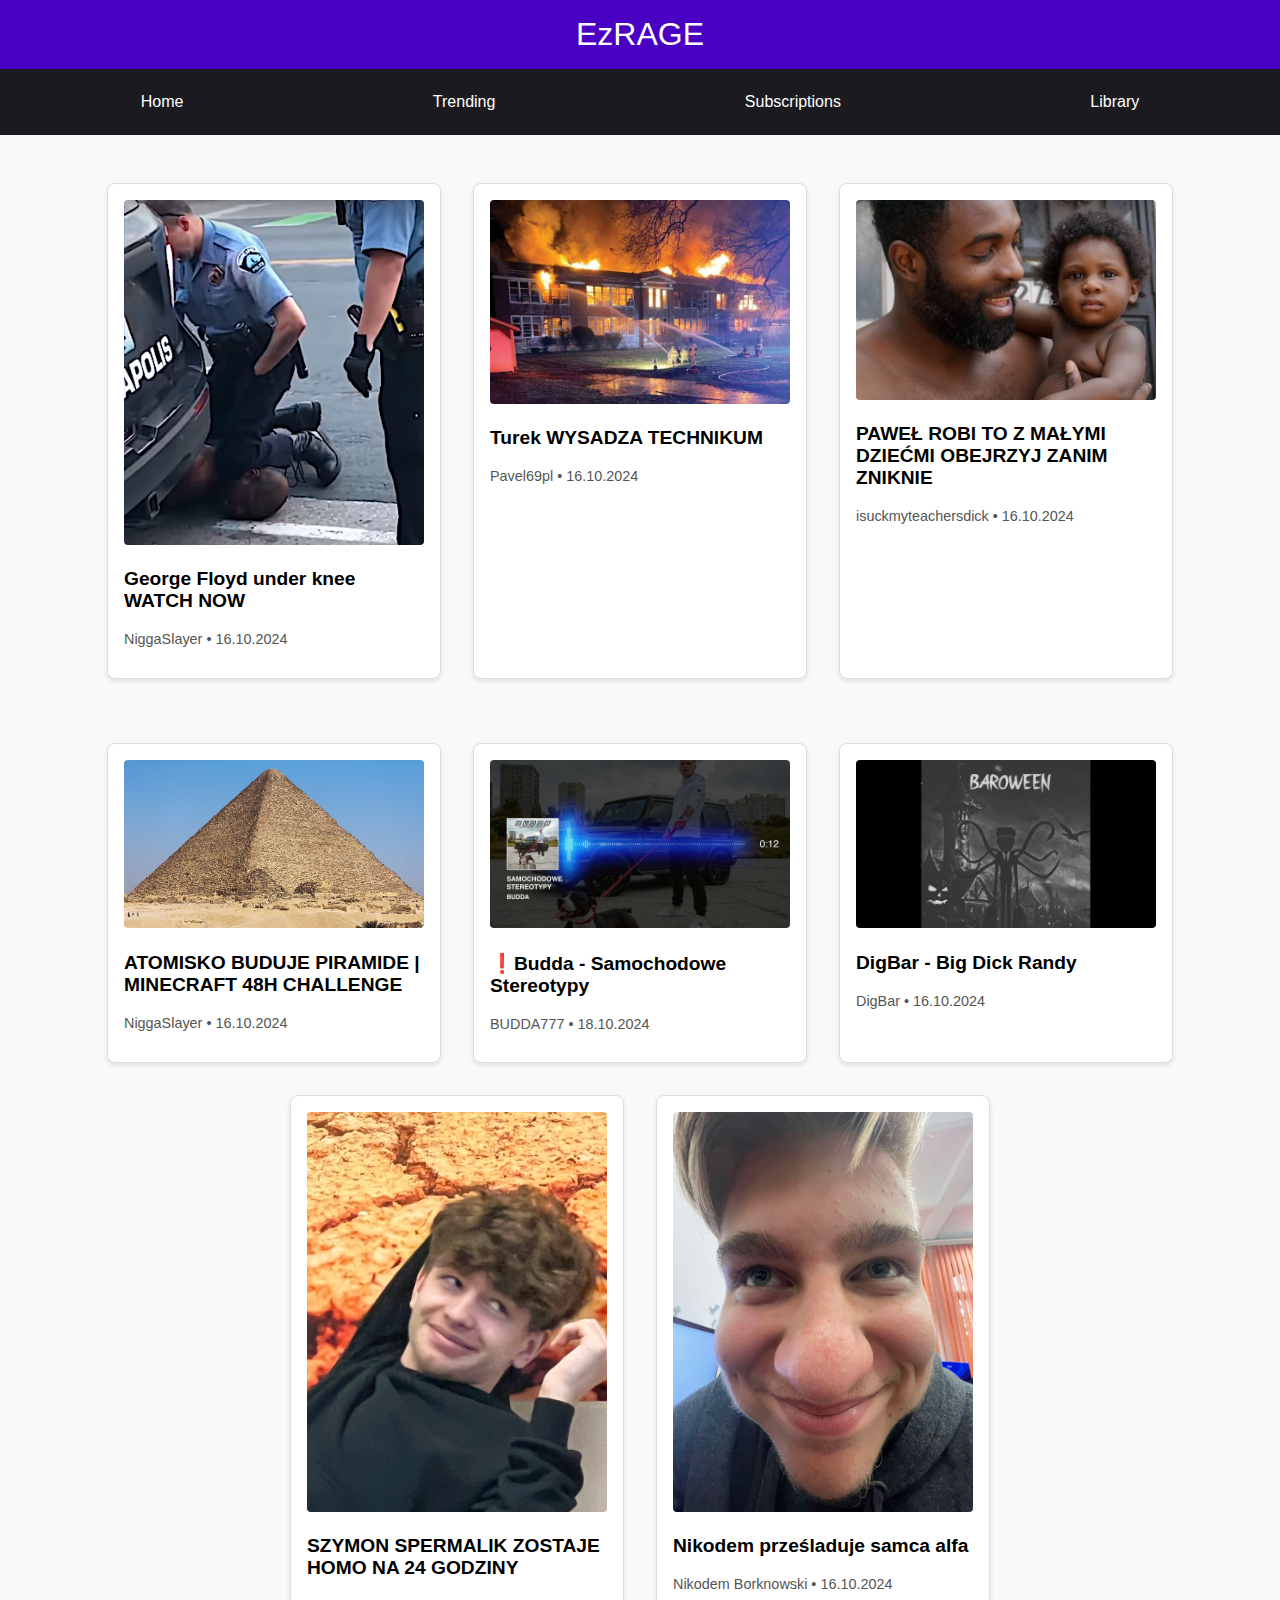
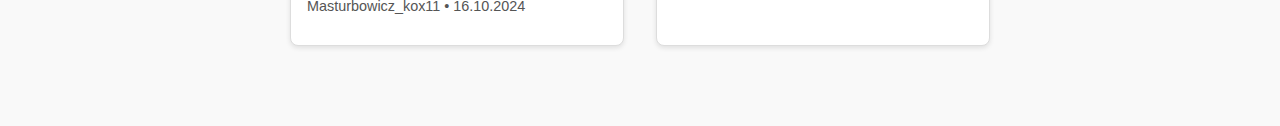
==== index.html @ ba02c0d5 "Add files via upload" ====
<!DOCTYPE html>
<html lang="pl">
<head>
    <meta charset="UTF-8">
    <meta name="viewport" content="width=device-width, initial-scale=1.0">
    <title>EzRAGE</title>
    <style>
        body {
            font-family: Arial, sans-serif;
            margin: 0;
            background-color: #f9f9f9;
        }
        header {
            background-color: #4a00c2;
            color: white;
            padding: 1rem;
            text-align: center;
            font-size: 2rem;
        }
        nav {
            background-color: #1b1b1f;
            color: white;
            padding: 1rem;
            display: flex;
            justify-content: space-around;
        }
        nav a {
            color: white;
            text-decoration: none;
            padding: 0.5rem 1rem;
        }
        nav a:hover {
            background-color: #575757;
            border-radius: 4px;
        }
        .container {
            padding: 2rem;
            display: flex;
            flex-wrap: wrap;
            justify-content: center;
        }
        .video-card {
            background: white;
            border: 1px solid #ddd;
            border-radius: 8px;
            box-shadow: 0 2px 5px rgba(0, 0, 0, 0.1);
            margin: 1rem;
            padding: 1rem;
            width: 300px;
        }
        .video-card img {
            max-width: 100%;
            border-radius: 4px;
        }
        .video-card h3 {
            font-size: 1.2rem;
        }
        .video-card p {
            font-size: 0.9rem;
            color: #555;
        }
    </style>
</head>
<body>
    <header>
        EzRAGE
    </header>
    <nav>
        <a href="https://gathabuer.github.io/ezrage/">Home</a>
        <a href="https://gathabuer.github.io/ezrage/">Trending</a>
        <a href="https://gathabuer.github.io/ezrage/">Subscriptions</a>
        <a href="https://gathabuer.github.io/ezrage/">Library</a>
    </nav>
    <div class="container">
        <div class="video-card">
            <a href="george.html">
                <img src="1.png" alt="Video Thumbnail">
            </a>
                <h3>George Floyd under knee WATCH NOW</h3>
                <p>NiggaSlayer • 16.10.2024</p>
        </div>
        <div class="video-card">
            <a href="turek.html">
                <img src="2.png" alt="Video Thumbnail">
            </a>
                <h3>Turek WYSADZA TECHNIKUM</h3>
                <p>Pavel69pl • 16.10.2024</p>
        </div>
        <div class="video-card">
            <a href="pawel.html"></a>
                <img src="3.png" alt="Video Thumbnail">
            </a>
                <h3>PAWEŁ ROBI TO Z MAŁYMI DZIEĆMI OBEJRZYJ ZANIM ZNIKNIE</h3>
                <p>isuckmyteachersdick • 16.10.2024</p>
        </div>
        <div class="container">
            <div class="video-card">
                <a href="atom.html">
                    <img src="4.png" alt="Video Thumbnail">
                </a>
                    <h3>ATOMISKO BUDUJE PIRAMIDE | MINECRAFT 48H CHALLENGE</h3>
                    <p>NiggaSlayer • 16.10.2024</p>
        </div>
        <div class="video-card">
            <a href="budda.html">
                <img src="budda.png" alt="Video Thumbnail">
            </a>
                <h3>❗Budda - Samochodowe Stereotypy</h3>
                <p>BUDDA777 • 18.10.2024</p>
        </div>
        <div class="video-card">
            <a href="bigdickrandy.html">
                <img src="6.png" alt="Video Thumbnail">
            </a>
                <h3>DigBar - Big Dick Randy</h3>
                <p>DigBar • 16.10.2024</p>
        </div>
        <div class="video-card">
            <a href="spermalik.html">
                <img src="7.png" alt="Video Thumbnail">
            </a>
                <h3>SZYMON SPERMALIK ZOSTAJE HOMO NA 24 GODZINY</h3>
                <p>Masturbowicz_kox11 • 16.10.2024</p>
        </div>
        <div class="video-card">
            <a href="stolarek.html">
                <img src="8.png" alt="Video Thumbnail">
            </a>
                <h3>Nikodem prześladuje samca alfa</h3>
                <p>Nikodem Borknowski • 16.10.2024</p>
        </div>
        <!-- Add more video cards as needed -->
    </div>
</body>
</html>
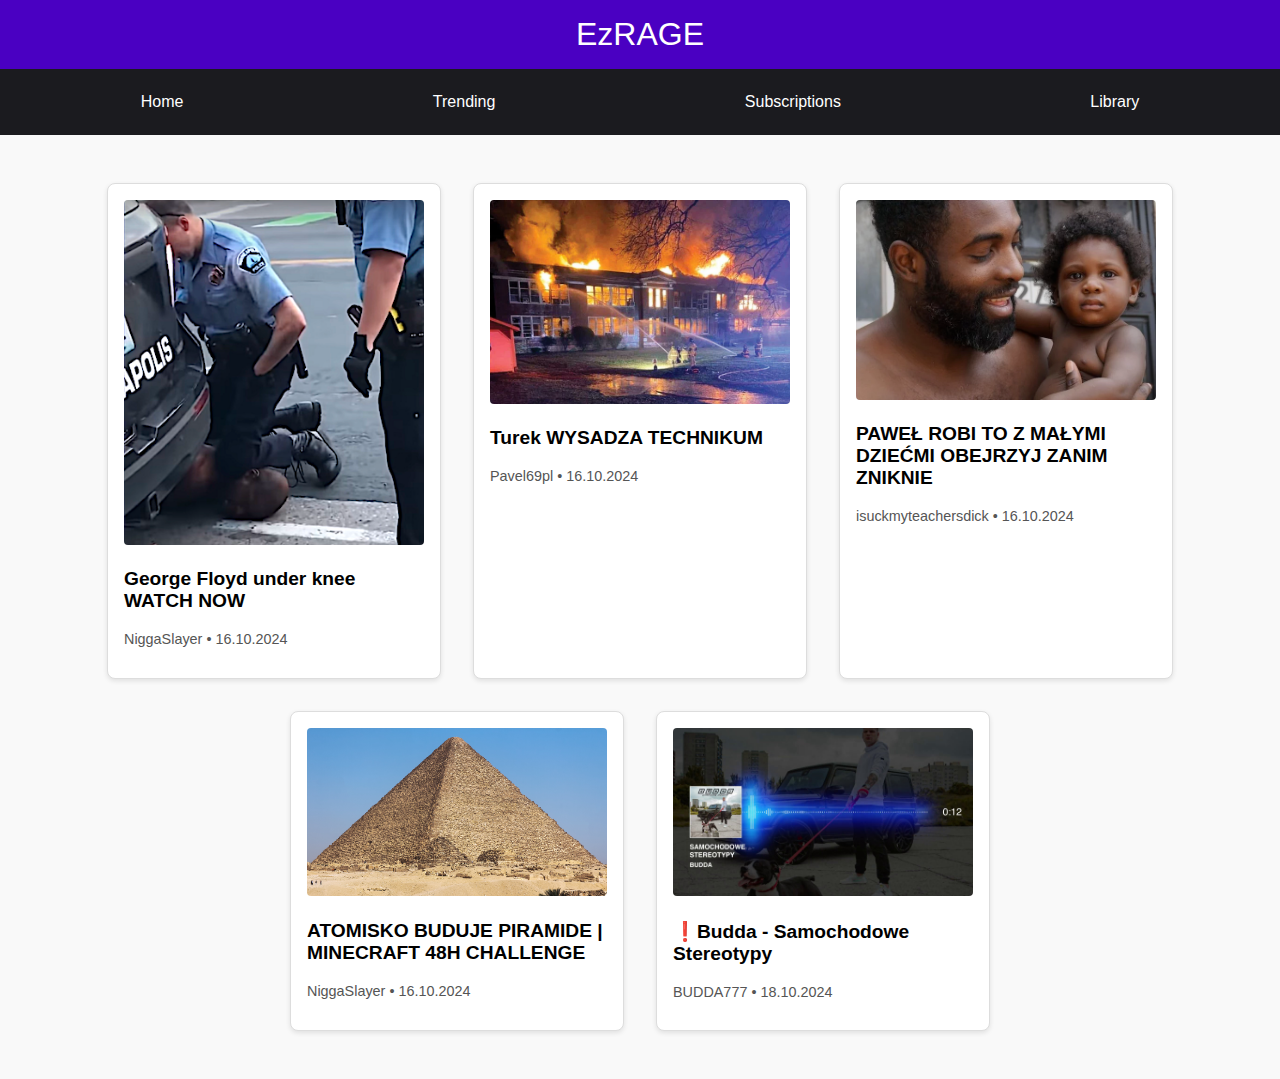
==== commit 73aefab2: "Update index.html" ====
--- a/index.html
+++ b/index.html
@@ -1,6 +1,7 @@
 <!DOCTYPE html>
 <html lang="pl">
 <head>
+    <link rel="icon" href="index.ico">
     <meta charset="UTF-8">
     <meta name="viewport" content="width=device-width, initial-scale=1.0">
     <title>EzRAGE</title>
@@ -93,7 +94,6 @@
                 <h3>PAWEŁ ROBI TO Z MAŁYMI DZIEĆMI OBEJRZYJ ZANIM ZNIKNIE</h3>
                 <p>isuckmyteachersdick • 16.10.2024</p>
         </div>
-        <div class="container">
             <div class="video-card">
                 <a href="atom.html">
                     <img src="4.png" alt="Video Thumbnail">
@@ -108,27 +108,6 @@
                 <h3>❗Budda - Samochodowe Stereotypy</h3>
                 <p>BUDDA777 • 18.10.2024</p>
         </div>
-        <div class="video-card">
-            <a href="bigdickrandy.html">
-                <img src="6.png" alt="Video Thumbnail">
-            </a>
-                <h3>DigBar - Big Dick Randy</h3>
-                <p>DigBar • 16.10.2024</p>
-        </div>
-        <div class="video-card">
-            <a href="spermalik.html">
-                <img src="7.png" alt="Video Thumbnail">
-            </a>
-                <h3>SZYMON SPERMALIK ZOSTAJE HOMO NA 24 GODZINY</h3>
-                <p>Masturbowicz_kox11 • 16.10.2024</p>
-        </div>
-        <div class="video-card">
-            <a href="stolarek.html">
-                <img src="8.png" alt="Video Thumbnail">
-            </a>
-                <h3>Nikodem prześladuje samca alfa</h3>
-                <p>Nikodem Borknowski • 16.10.2024</p>
-        </div>
         <!-- Add more video cards as needed -->
     </div>
 </body>
